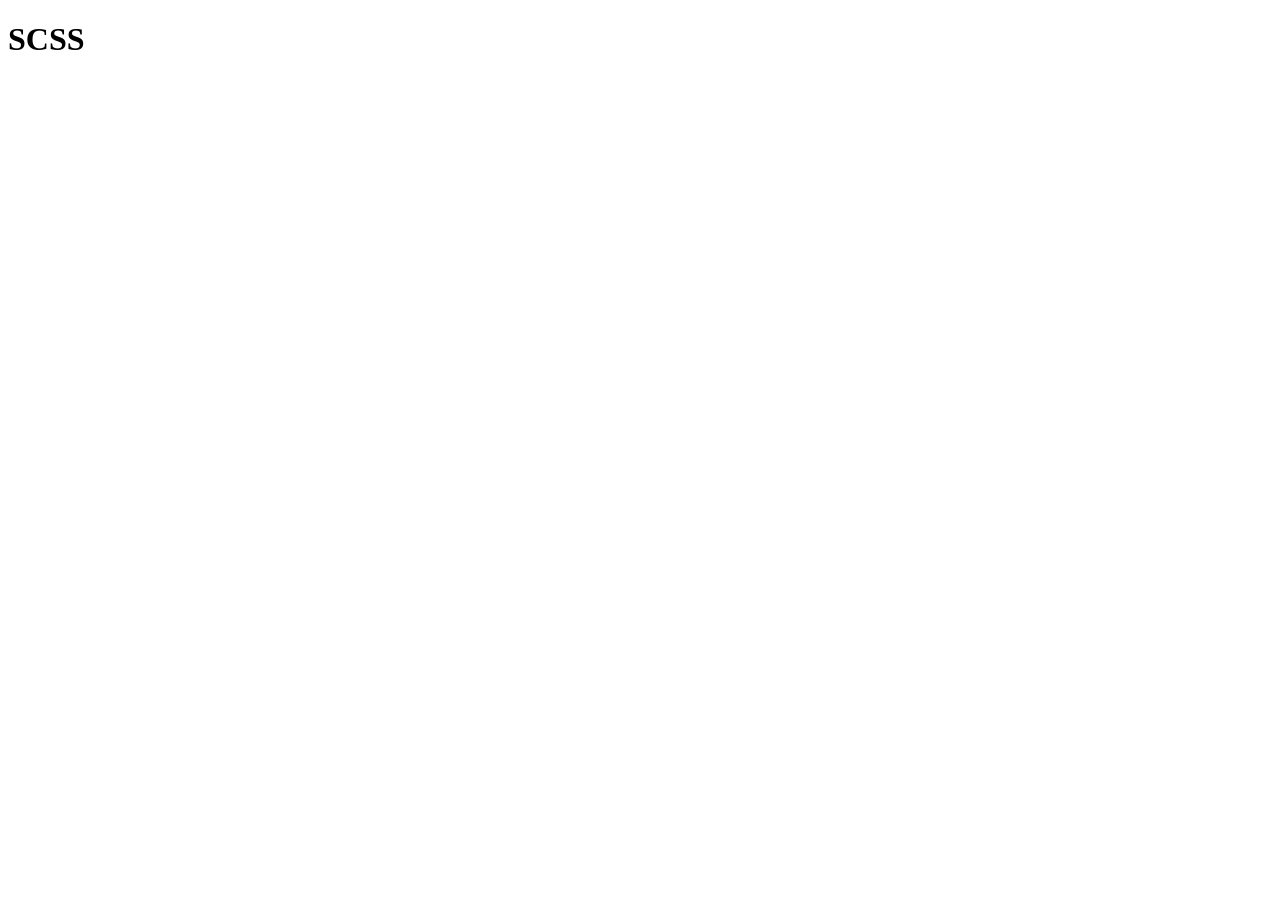
==== index.html @ 8d6c043f "Initial commit" ====
<!DOCTYPE html>
<html lang="en">
<head>
    <meta charset="UTF-8">
    <meta name="viewport" content="width=device-width, initial-scale=1.0">
    <title>Document</title>
    <link rel="stylesheet" href="./css/style.min.css">
</head>
<body>
    <h1>SCSS</h1>
</body>
</html>
---- css/style.min.css ----
/*# sourceMappingURL=style.min.css.map */
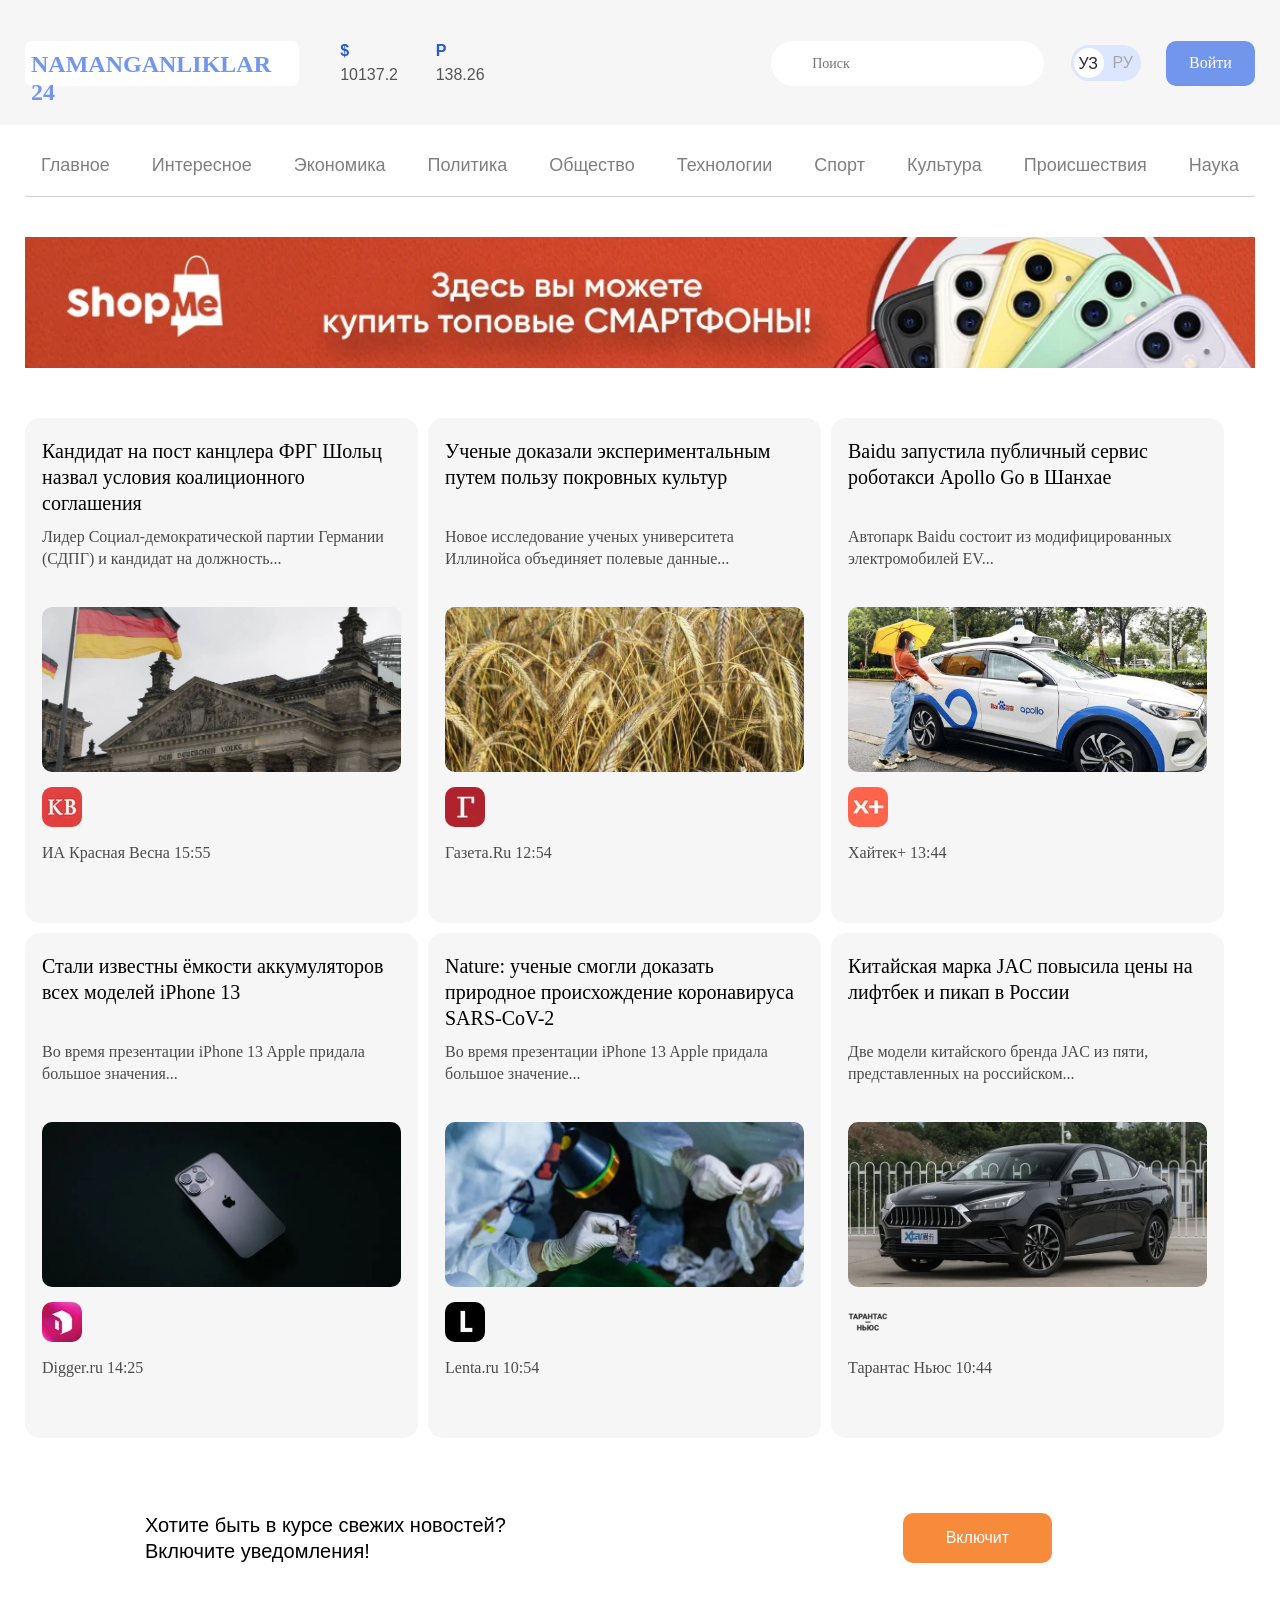
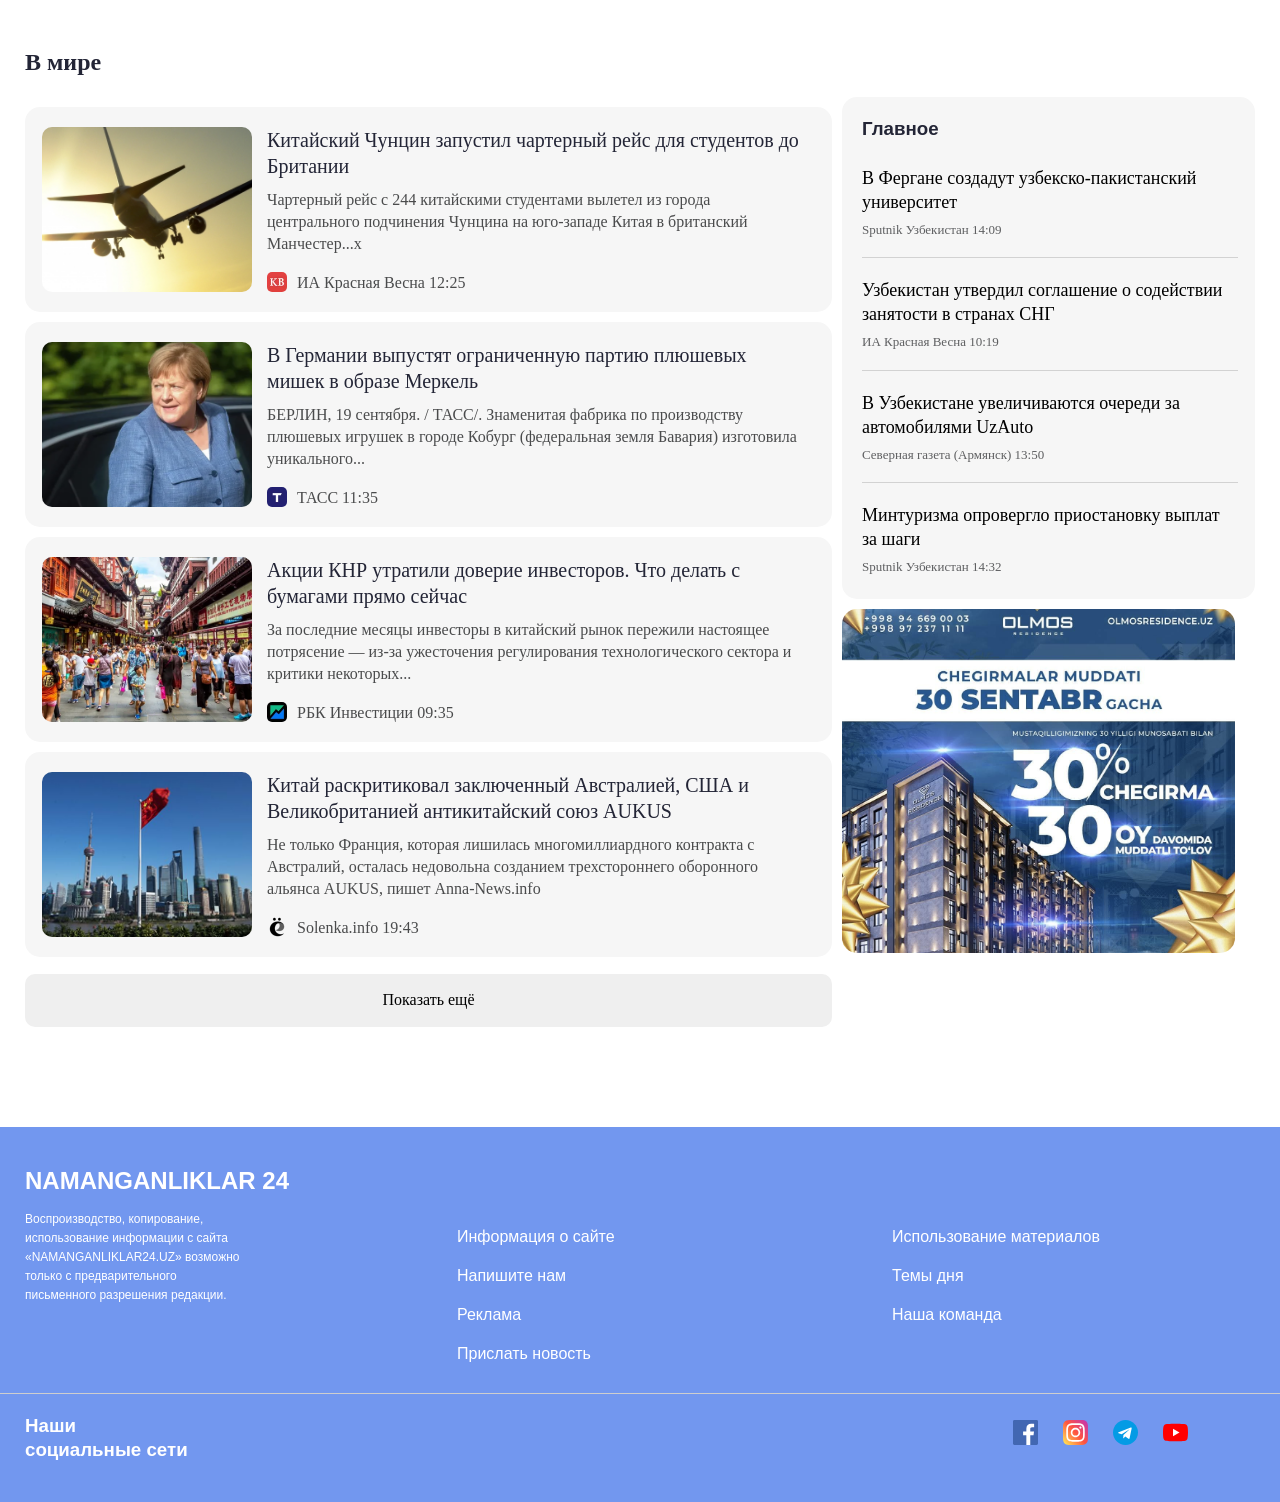
==== commit 97e2adca: "Namangan 24" ====
--- a/index.html
+++ b/index.html
@@ -3,10 +3,244 @@
 <head>
     <meta charset="UTF-8">
     <meta name="viewport" content="width=device-width, initial-scale=1.0">
-    <title>Document</title>
-    <link rel="stylesheet" href="./css/style.min.css">
+    <title>Namanganliklar 24</title>
+    <link rel="stylesheet" href="./css/normalize.css">
+    <link rel="stylesheet" href="./css/index.css">
 </head>
 <body>
-    <h1>SCSS</h1>
+    <!-- HEADER START -->
+    <header class="header">
+        <div class="header__hedr container ">
+            <h1>NAMANGANLIKLAR 24</h1>
+            <div class="header__span">
+                <div class="price">
+                    <a href="./pages/list/list.html"><strong>$</strong>
+                        <span>10137.2</span></a>
+                </div>
+                <div class="price">
+                    <a href="./pages/article/article.html"><strong>P</strong>
+                        <span>138.26</span></a>
+                </div>
+            </div>
+            <input class="search" type="text" placeholder="Поиск">
+            <div class="language">
+                <div class="uz">
+                    <p>УЗ</p>
+                </div>
+                <p class="ru">РУ</p>
+            </div>
+            <a href="./pages/contact/contact.html"><button class="btn1">Войти</button></a>
+        </div>
+    </header>
+    <main class="main">
+        <div class="main_container container">
+            <div class="flex">
+                <a href="#">Главное</a>
+                <a href="#">Интересное</a>
+                <a href="#">Экономика</a>
+                <a href="#">Политика</a>
+                <a href="#">Общество</a>
+                <a href="#">Технологии</a>
+                <a href="#">Спорт</a>
+                <a href="#">Культура</a>
+                <a href="#">Происшествия</a>
+                <a href="#">Наука</a>
+            </div>
+            <div class="tiziq container"></div>
+        </div>
+        <div class="main__img--top">
+            <img src="./images/home-banner.png" class="home-banner-img container" alt="#">
+        </div>
+    </main>
+    <!-- HEADER END -->
+
+    <!-- MAIN START -->
+
+    <div class="cards">
+        <div class="cards-container container">
+            <div class="card">
+                <h3>Кандидат на пост канцлера ФРГ Шольц назвал условия коалиционного соглашения</h3>
+                <p>Лидер Социал-демократической партии Германии (СДПГ) и кандидат на должность...</p>
+                <img src="./images/germany-flag.png" width="359px" height="165px" alt="">
+                <div class="card-flex">
+                    <img src="./images/krasnaya-vesna.png" alt="">
+                    <p>ИА Красная Весна 15:55</p>
+                </div>
+            </div>
+            <div class="card">
+                <h3>Ученые доказали экспериментальным путем пользу покровных культур</h3>
+                <p>Новое исследование ученых университета Иллинойса объединяет полевые данные...</p>
+                <img src="./images/wheat.png" width="359px" height="165px" alt="">
+                <div class="card-flex">
+                    <img src="./images/gazeta-ru.png" alt="">
+                    <p>Газета.Ru 12:54</p>
+                </div>
+            </div>
+            <div class="card">
+                <h3>Baidu запустила публичный сервис роботакси Apollo Go в Шанхае</h3>
+                <p>Автопарк Baidu состоит из модифицированных электромобилей EV... </p>
+                <img src="./images/baidu-car.png" width="359px" height="165px" alt="">
+                <div class="card-flex">
+                    <img src="./images/haytek.png" alt="">
+                    <p>Хайтек+ 13:44</p>
+                </div>
+            </div>
+            <div class="card">
+                <h3>Стали известны ёмкости аккумуляторов всех моделей iPhone 13</h3>
+                <p>Во время презентации iPhone 13 Apple придала большое значения...</p>
+                <img src="./images/iphone 13.png" width="359px" height="165px" alt="">
+                <div class="card-flex">
+                    <img src="./images/digger-ru.png" alt="">
+                    <p>Digger.ru 14:25</p>
+                </div>
+            </div>
+            <div class="card">
+                <h3>Nature: ученые смогли доказать природное происхождение коронавируса SARS-CoV-2</h3>
+                <p>Во время презентации iPhone 13 Apple придала большое значение...</p>
+                <img src="./images/labaratory.png" width="359px" height="165px" alt="">
+                <div class="card-flex">
+                    <img src="./images/lenta-ru.png" alt="">
+                    <p>Lenta.ru 10:54</p>
+                </div>
+            </div>
+            <div class="card">
+                <h3>Китайская марка JAC повысила цены на лифтбек и пикап в России</h3>
+                <p>Две модели китайского бренда JAC из пяти, представленных на российском...</p>
+                <img src="./images/jac-car.png" width="359px" height="165px" alt="">
+                <div class="card-flex">
+                    <img src="./images/tarantas-niyu.png" alt="">
+                    <p>Тарантас Ньюс 10:44</p>
+                </div>
+            </div>
+            <div class="header__div--section">
+                <p>Хотите быть в курсе свежих новостей? <br> Включите уведомления!</p>
+                <button class="header__div--btn">Включит</button>
+            </div>
+        </div>
+    </div>
+
+    <div class="mir">
+        <h2 class="container">В мире</h2>
+
+        <div class="mir-container container">
+            <div class="left">
+                <div class="left-card">
+                    <div class="left-flex">
+                        <img class="left-flex_img" src="./images/plain-on-the sky.png" alt="">
+                        <div class="left-flex_right">
+                            <h3>Китайский Чунцин запустил чартерный рейс для студентов до Британии</h3>
+                            <p>Чартерный рейс с 244 китайскими студентами вылетел из города центрального подчинения
+                                Чунцина на юго-западе Китая в британский Манчестер...x</p>
+                            <div class="left-flex-img">
+                                <img src="./images/krasnaya-vesna.png" alt="">
+                                <p>ИА Красная Весна 12:25</p>
+                            </div>
+                        </div>
+                    </div>
+                </div>
+                <div class="left-card">
+                    <div class="left-flex">
+                        <img class="left-flex_img" src="./images/angela-merkel.png" alt="">
+                        <div class="left-flex_right">
+                            <h3>В Германии выпустят ограниченную партию плюшевых мишек в образе Меркель</h3>
+                            <p>БЕРЛИН, 19 сентября. / ТАСС/. Знаменитая фабрика по производству плюшевых игрушек в городе Кобург (федеральная земля Бавария) изготовила уникального...</p>
+                            <div class="left-flex-img">
+                                <img src="./images/tass.png" alt="">
+                                <p>ТАСС 11:35</p>
+                            </div>
+                        </div>
+                    </div>
+                </div>
+                <div class="left-card">
+                    <div class="left-flex">
+                        <img class="left-flex_img" src="./images/china-town.png" alt="">
+                        <div class="left-flex_right">
+                            <h3>Акции КНР утратили доверие инвесторов. Что делать с бумагами прямо сейчас</h3>
+                            <p>За последние месяцы инвесторы в китайский рынок пережили настоящее потрясение — из-за ужесточения регулирования технологического сектора и критики некоторых...</p>
+                            <div class="left-flex-img">
+                                <img src="./images/rbk.png" alt="">
+                                <p>РБК Инвестиции 09:35</p>
+                            </div>
+                        </div>
+                    </div>
+                </div>
+                <div class="left-card">
+                    <div class="left-flex">
+                        <img class="left-flex_img" src="./images/china-flag.png" alt="">
+                        <div class="left-flex_right">
+                            <h3>Китай раскритиковал заключенный Австралией, США и Великобританией антикитайский союз AUKUS</h3>
+                            <p>Не только Франция, которая лишилась многомиллиардного контракта с Австралий, осталась недовольна созданием трехстороннего оборонного альянса AUKUS, пишет Anna-News.info</p>
+                            <div class="left-flex-img">
+                                <img src="./images/solenka-info.png" alt="">
+                                <p>Solenka.info 19:43</p>
+                            </div>
+                        </div>
+                    </div>
+                </div>
+                <a href="./pages/list/list.html"><button class="btnall">Показать ещё </button></a>
+            </div>
+            <div class="right">
+                <div class="right-wrapper">
+                    <h3 class="right-h3">Главное</h3>
+                    <div class="right-card">
+                        <h3>В Фергане создадут узбекско-пакистанский университет</h3>
+                        <p>Sputnik Узбекистан 14:09</p>
+                        <div class="right-tiziq"></div>
+                    </div>
+                    <div class="right-card">
+                        <h3>Узбекистан утвердил соглашение о содействии занятости в странах СНГ</h3>
+                        <p>ИА Красная Весна 10:19</p>
+                        <div class="right-tiziq"></div>
+                    </div>
+                    <div class="right-card">
+                        <h3>В Узбекистане увеличиваются очереди за автомобилями UzAuto</h3>
+                        <p>Северная газета (Армянск) 13:50</p>
+                        <div class="right-tiziq"></div>
+                    </div>
+                    <div class="right-card">
+                        <h3>Минтуризма опровергло приостановку выплат за шаги</h3>
+                        <p>Sputnik Узбекистан 14:32</p>
+                    </div>
+                </div>
+                <img src="./images/banner-aside.png" alt="">
+            </div>
+        </div>
+    </div>
+    <!-- MAIN END -->
+
+    <!-- FOOTER START -->
+    <footer class="footer">
+        <div class="footer__container container">
+            <div class="footer__div--1">
+                <h2 class="footer__h2">NAMANGANLIKLAR 24</h2>
+                <p class="footer__p">Воспроизводство, копирование, <br> использование информации с сайта <br>
+                    «NAMANGANLIKLAR24.UZ» возможно <br> только с предварительного <br> письменного разрешения
+                    редакции.
+                </p>
+            </div>
+            <div class="footer__div--2">
+                <li class="box1">Информация о сайте</li>
+                <li class="box2">Напишите нам</li>
+                <li class="box3">Реклама</li>
+                <li class="box4">Прислать новость</li>
+            </div>
+            <div class="footer__div--3">
+                <li class="box5">Использование материалов</li>
+                <li class="box6">Темы дня</li>
+                <li class="box7">Наша команда</li>
+            </div>
+
+        </div>
+        <div class="tiziqq container"></div>
+        <div class="footer__div--4 container">
+            <h3>Наши <br> социальные сети</h3>
+            <img class="footer__img" src="./images/free-icon-facebook.svg" alt="#">
+            <img class="footer__img" src="./images/free-icon-instagram.svg" alt="#">
+            <img class="footer__img" src="./images/free-icon-telegram.svg" alt="#">
+            <img class="footer__img" src="./images/free-icon-youtube.svg" alt="#">
+        </div>
+    </footer>
+    <!-- FOOTER END -->
 </body>
+
 </html>
--- a/css/index.css
+++ b/css/index.css
@@ -0,0 +1 @@
+@import "./globale.css"
